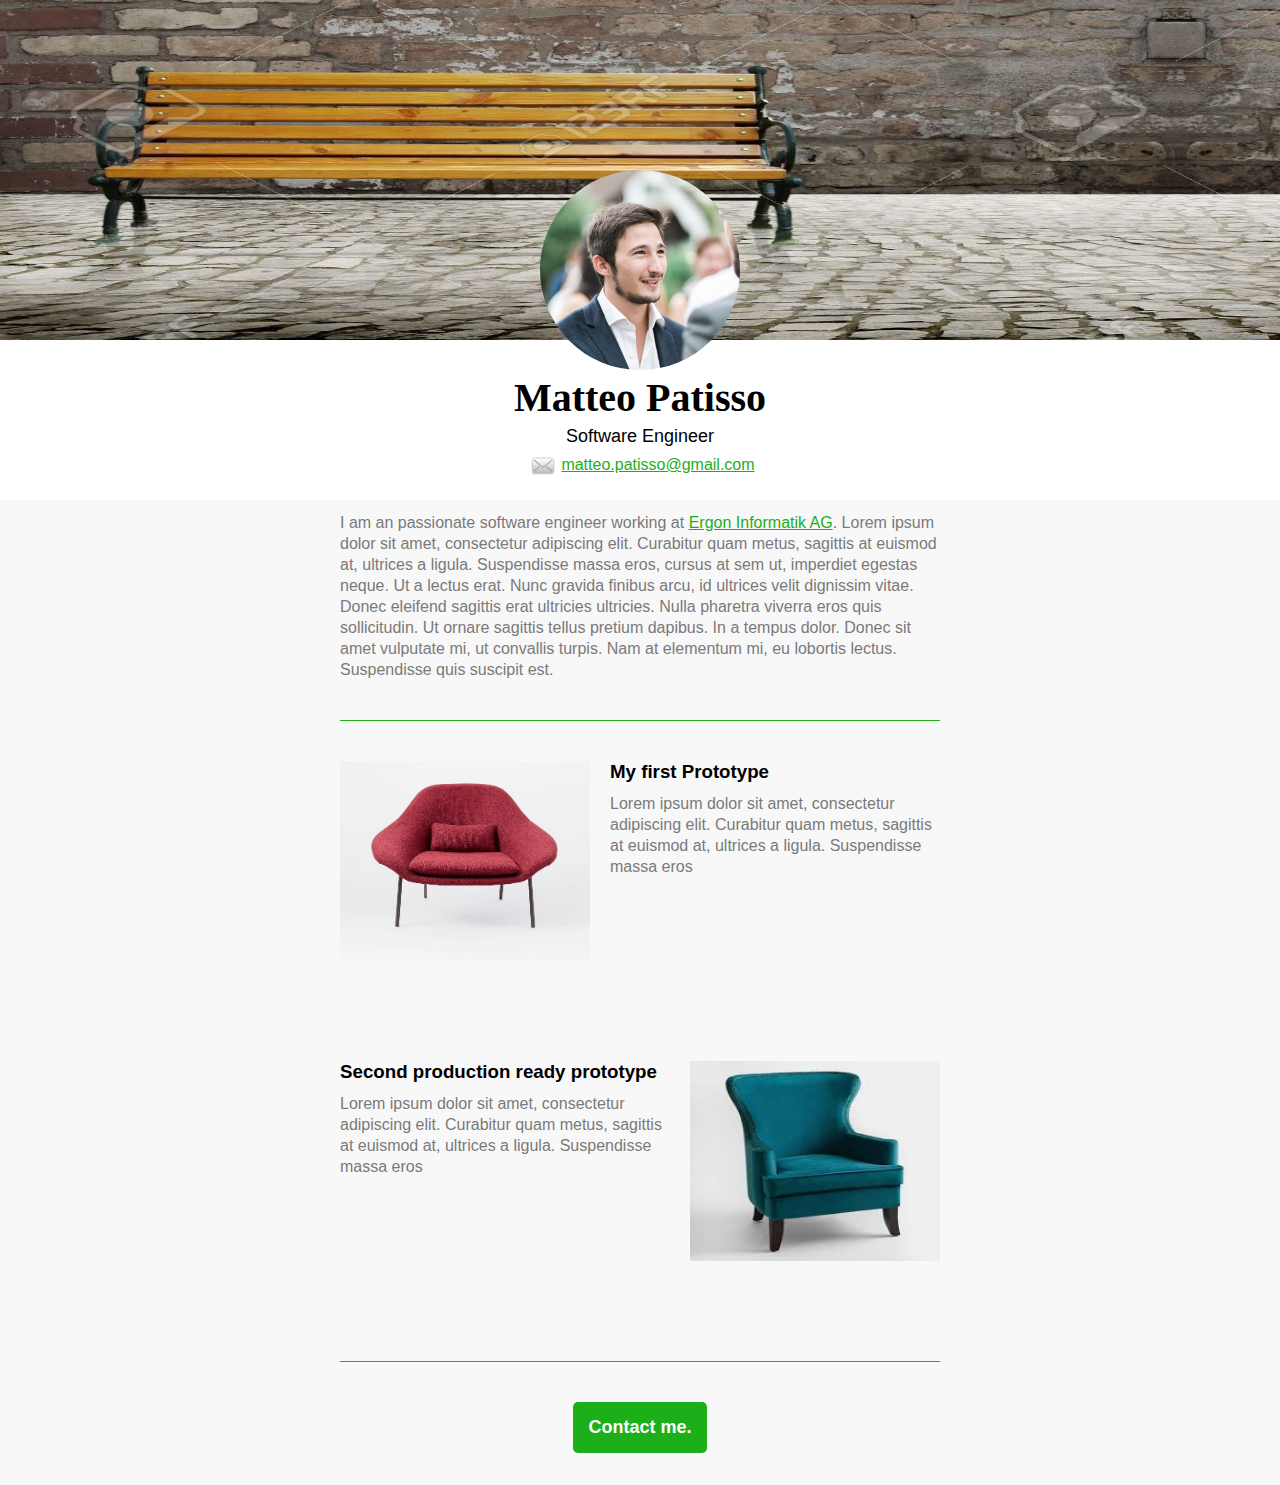
==== prototype/index.html @ e69c0b13 "Merge branch 'master' of https://github.com/degiorgioo/HTML-CSS-Workshop-SINGA" ====
<!DOCTYPE html>
<html>
  <head>
    <title>Portrait Matteo Patisso</title>
    <meta charset="utf-8">
    <link href="style.css" rel="stylesheet">
  </head>
  <body>

    <div class="heading">
        <img id="profile" src="images/me.png" />
        <h1>Matteo Patisso</h1>
        <h2>Software Engineer</h2>
        <span id="mail"><img src="images/mail.png" /><a href="mailto:matteo.patisso@gmail.com">matteo.patisso@gmail.com</a></span>
    </div>


    <div class="container">
      <p>
        I am an passionate software engineer working at <a href="https://www.ergon.ch" target="_blank">Ergon Informatik AG</a>.
        Lorem ipsum dolor sit amet, consectetur adipiscing elit. Curabitur quam metus, sagittis at euismod at, ultrices a ligula.
        Suspendisse massa eros, cursus at sem ut, imperdiet egestas neque. Ut a lectus erat. Nunc gravida finibus arcu, id ultrices
        velit dignissim vitae. Donec eleifend sagittis erat ultricies ultricies. Nulla pharetra viverra eros quis sollicitudin.
        Ut ornare sagittis tellus pretium dapibus. In a tempus dolor. Donec sit amet vulputate mi, ut convallis turpis.
        Nam at elementum mi, eu lobortis lectus. Suspendisse quis suscipit est.
      </p>

      <hr>

      <div class="article image-left">
        <img src="images/image-1.jpg">
        <h3>My first Prototype</h3>
        <p>
          Lorem ipsum dolor sit amet, consectetur adipiscing elit.
          Curabitur quam metus, sagittis at euismod at, ultrices a ligula.
          Suspendisse massa eros
        </p>
      </div>

      <div class="article image-right">
        <img src="images/image-2.jpg">
        <h3>Second production ready prototype</h3>
        <p>
          Lorem ipsum dolor sit amet, consectetur adipiscing elit.
          Curabitur quam metus, sagittis at euismod at, ultrices a ligula.
          Suspendisse massa eros
        </p>
      </div>

      <hr>

      <div class="actions">
        <a href="#" class="button button-red">Contact me.</a>
      </div>
    </div>

  </body>
</html>
---- prototype/style.css ----
html, body {
  margin: 0;
  font-family: "Helvetica", "Arial", sans-serif;
  background: #f8f8f8;
}

a {
  color: #1daf19;
}

hr {
  border: 0;
  border-bottom: 1px solid #1daf19;
  margin: 40px 0;
}

p {
  margin: 0;
  color: #7a7a7a;
  font-weight: lighter;
  font-size: 16px;
  line-height: 21px;
}

.heading {
  text-align: center;
  background: white url('images/header.jpg') no-repeat;
  background-size: 100% 68%;
  height: 500px;
}

img#profile {
  border-radius: 50%;
  width: 200px;
  height: 200px;
  object-fit: cover;
  margin-top: 170px;
}

.heading #mail img {
  width: 36px;
  height: 36px;
}

.heading #mail a {
  line-height: 36px;
  vertical-align: top;
}

.heading h1 {
  font-family: "Times New Roman", serif;
  font-size: 40px;
  margin: 0;
}

.heading h2 {
  font-size: 18px;
  font-weight: normal;
  margin: 5px 0 0 0;
}

.container {
  max-width: 600px;
  padding: 12px 32px 32px 32px;
  margin-left: auto;
  margin-right: auto;
}

.article {
  margin-bottom: 100px;
  min-height: 200px;
}

.article h3 {
  margin: 0 0 10px 0;
}

.article img {
  width: 250px;
  height: 200px;
}

.image-left img {
  float: left;
  margin-right: 20px;
}

.image-right img {
  float: right;
  margin-left: 20px;
}

.actions {
  text-align: center;
}

.button {
  text-decoration: none;
  padding: 15px;
  border-radius: 5px;
  display: inline-block;
  font-weight: bold;
  font-size: 18px;
  background-color: #1daf19;
  color: white;
}
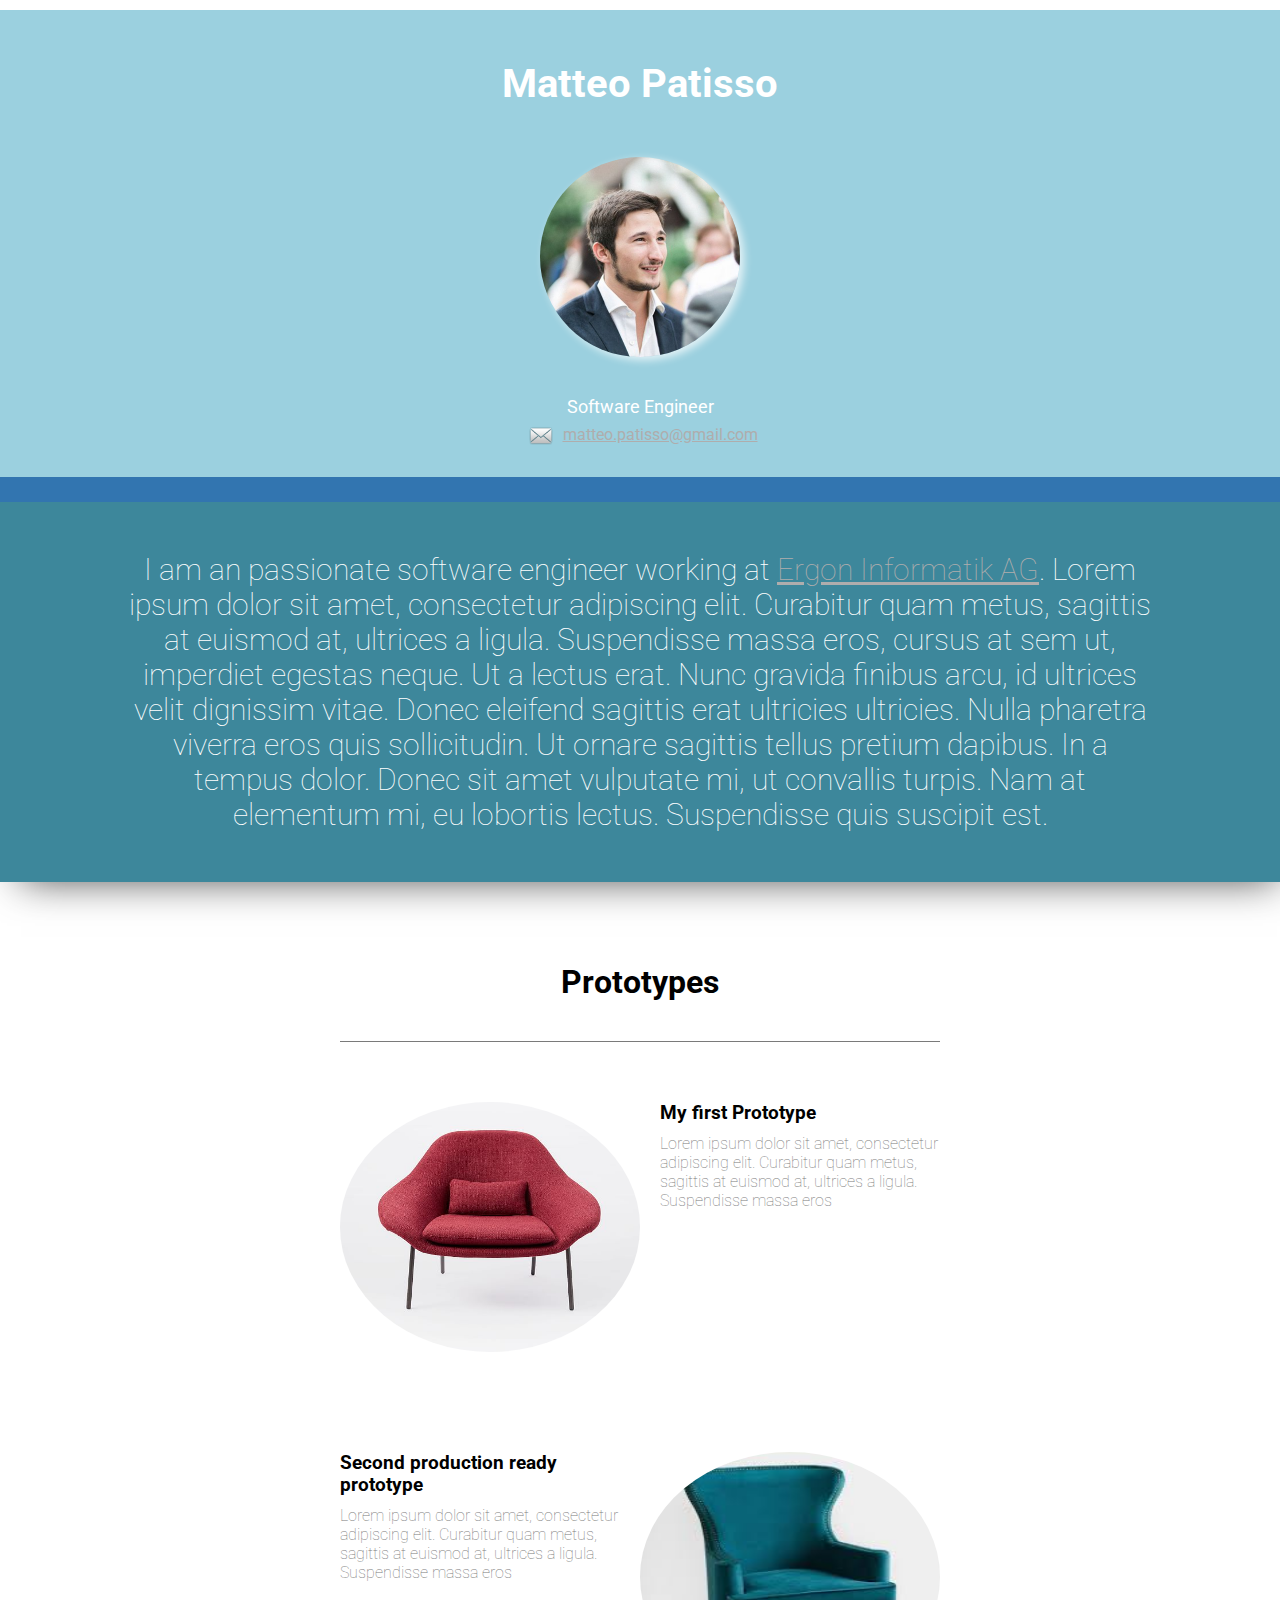
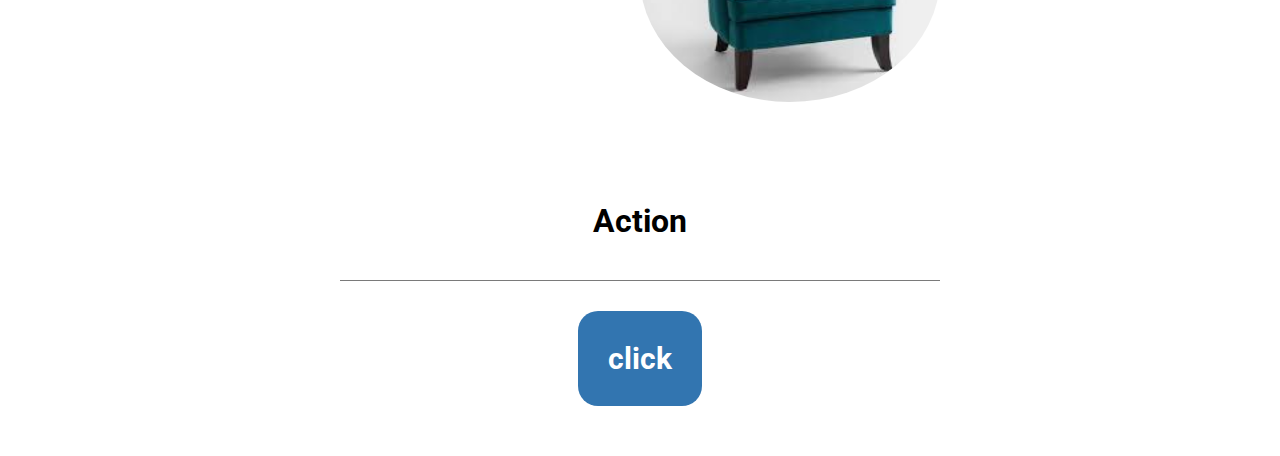
==== commit 953501f4: "style of prototype changed" ====
--- a/prototype/index.html
+++ b/prototype/index.html
@@ -1,58 +1,60 @@
 <!DOCTYPE html>
 <html>
-  <head>
-    <title>Portrait Matteo Patisso</title>
-    <meta charset="utf-8">
-    <link href="style.css" rel="stylesheet">
-  </head>
-  <body>
 
-    <div class="heading">
-        <img id="profile" src="images/me.png" />
-        <h1>Matteo Patisso</h1>
-        <h2>Software Engineer</h2>
-        <span id="mail"><img src="images/mail.png" /><a href="mailto:matteo.patisso@gmail.com">matteo.patisso@gmail.com</a></span>
+<head>
+  <title>Portrait Matteo Patisso</title>
+  <meta charset="utf-8">
+  <link href="style.css" rel="stylesheet">
+  <link href="https://fonts.googleapis.com/css?family=Roboto" rel="stylesheet">
+</head>
+
+<body>
+
+  <div class="heading">
+    <h1 id="name">Matteo Patisso</h1>
+    <img id="profile" src="images/me.png" />
+    <h2 id="profession">Software Engineer</h2>
+    <span id="mail">
+      <img src="images/mail.png" />
+      <a href="mailto:matteo.patisso@gmail.com">matteo.patisso@gmail.com</a>
+    </span>
+
+    <p id="aboutme">
+      I am an passionate software engineer working at
+      <a href="https://www.ergon.ch" target="_blank">Ergon Informatik AG</a>. Lorem ipsum dolor sit amet, consectetur adipiscing elit. Curabitur quam metus, sagittis at euismod at, ultrices a ligula. Suspendisse
+      massa eros, cursus at sem ut, imperdiet egestas neque. Ut a lectus erat. Nunc gravida finibus arcu, id ultrices velit dignissim vitae. Donec eleifend sagittis
+      erat ultricies ultricies. Nulla pharetra viverra eros quis sollicitudin. Ut ornare sagittis tellus pretium dapibus. In a tempus dolor. Donec sit amet vulputate
+      mi, ut convallis turpis. Nam at elementum mi, eu lobortis lectus. Suspendisse quis suscipit est.
+    </p>
+
+  </div>
+
+
+  <div class="container">
+    <h1 class="subtitle">Prototypes</h1>
+    <hr>
+    <div class="article image-left">
+      <img src="images/image-1.jpg">
+      <h3>My first Prototype</h3>
+      <p>
+        Lorem ipsum dolor sit amet, consectetur adipiscing elit. Curabitur quam metus, sagittis at euismod at, ultrices a ligula. Suspendisse massa eros
+      </p>
     </div>
 
+    <div class="article image-right">
+      <img src="images/image-2.jpg">
+      <h3>Second production ready prototype</h3>
+      <p>
+        Lorem ipsum dolor sit amet, consectetur adipiscing elit. Curabitur quam metus, sagittis at euismod at, ultrices a ligula. Suspendisse massa eros
+      </p>
+    </div>
+    <h1 class="subtitle">Action</h1>
+    <hr>
+    <div class="actions">
+      <a href="#" class="button">click</a>
+    </div>
+  </div>
 
-    <div class="container">
-      <p>
-        I am an passionate software engineer working at <a href="https://www.ergon.ch" target="_blank">Ergon Informatik AG</a>.
-        Lorem ipsum dolor sit amet, consectetur adipiscing elit. Curabitur quam metus, sagittis at euismod at, ultrices a ligula.
-        Suspendisse massa eros, cursus at sem ut, imperdiet egestas neque. Ut a lectus erat. Nunc gravida finibus arcu, id ultrices
-        velit dignissim vitae. Donec eleifend sagittis erat ultricies ultricies. Nulla pharetra viverra eros quis sollicitudin.
-        Ut ornare sagittis tellus pretium dapibus. In a tempus dolor. Donec sit amet vulputate mi, ut convallis turpis.
-        Nam at elementum mi, eu lobortis lectus. Suspendisse quis suscipit est.
-      </p>
+</body>
 
-      <hr>
-
-      <div class="article image-left">
-        <img src="images/image-1.jpg">
-        <h3>My first Prototype</h3>
-        <p>
-          Lorem ipsum dolor sit amet, consectetur adipiscing elit.
-          Curabitur quam metus, sagittis at euismod at, ultrices a ligula.
-          Suspendisse massa eros
-        </p>
-      </div>
-
-      <div class="article image-right">
-        <img src="images/image-2.jpg">
-        <h3>Second production ready prototype</h3>
-        <p>
-          Lorem ipsum dolor sit amet, consectetur adipiscing elit.
-          Curabitur quam metus, sagittis at euismod at, ultrices a ligula.
-          Suspendisse massa eros
-        </p>
-      </div>
-
-      <hr>
-
-      <div class="actions">
-        <a href="#" class="button button-red">Contact me.</a>
-      </div>
-    </div>
-
-  </body>
-</html>
+</html>--- a/prototype/style.css
+++ b/prototype/style.css
@@ -1,17 +1,17 @@
-html, body {
+html,
+body {
   margin: 0;
-  font-family: "Helvetica", "Arial", sans-serif;
-  background: #f8f8f8;
+  font-family: "Roboto", sans-serif;
 }
 
 a {
-  color: #1daf19;
+  color: rgb(175, 173, 173);
 }
 
 hr {
   border: 0;
-  border-bottom: 1px solid #1daf19;
-  margin: 40px 0;
+  border-bottom: 1px solid #7a7a7a;
+  margin: 40px 0 60px;
 }
 
 p {
@@ -19,14 +19,34 @@
   color: #7a7a7a;
   font-weight: lighter;
   font-size: 16px;
-  line-height: 21px;
 }
 
 .heading {
+  background: #9bd0df;
   text-align: center;
-  background: white url('images/header.jpg') no-repeat;
-  background-size: 100% 68%;
-  height: 500px;
+  color: white;
+  border-top: 10px solid white;
+  box-shadow: 9px 9px 39px -12px rgba(0, 0, 0, 0.75);
+}
+
+#name {
+  padding-top: 50px;
+}
+
+#profession {
+  padding-top: 30px;
+}
+
+#aboutme {
+  margin-top: 20px;
+  padding-top: 50px;
+  padding-bottom: 50px;
+  padding-right: 10%;
+  padding-left: 10%;
+  color: white;
+  font-size: 30px;
+  background-color: #3d879b;
+  border-top: 25px solid #3275b0;
 }
 
 img#profile {
@@ -34,7 +54,8 @@
   width: 200px;
   height: 200px;
   object-fit: cover;
-  margin-top: 170px;
+  margin-top: 50px;
+  box-shadow: 4px 3px 8px 0px rgba(255, 255, 255, 0.75);
 }
 
 .heading #mail img {
@@ -48,7 +69,6 @@
 }
 
 .heading h1 {
-  font-family: "Times New Roman", serif;
   font-size: 40px;
   margin: 0;
 }
@@ -61,14 +81,18 @@
 
 .container {
   max-width: 600px;
-  padding: 12px 32px 32px 32px;
+  padding: 60px 50px 80px 50px;
   margin-left: auto;
   margin-right: auto;
 }
 
+.subtitle {
+  text-align: center;
+}
+
 .article {
   margin-bottom: 100px;
-  min-height: 200px;
+  height: 250px;
 }
 
 .article h3 {
@@ -76,8 +100,9 @@
 }
 
 .article img {
-  width: 250px;
-  height: 200px;
+  width: 300px;
+  height: 250px;
+  border-radius: 50%;
 }
 
 .image-left img {
@@ -96,11 +121,15 @@
 
 .button {
   text-decoration: none;
-  padding: 15px;
-  border-radius: 5px;
-  display: inline-block;
+  padding: 30px;
+  border-radius: 20px;
   font-weight: bold;
-  font-size: 18px;
-  background-color: #1daf19;
+  font-size: 30px;
   color: white;
+  background-color: #3275b0;
+  transition: all 0.2s ease-in;
 }
+
+.button:hover {
+  box-shadow: 9px 9px 39px -12px rgba(0, 0, 0, 0.75);
+}
